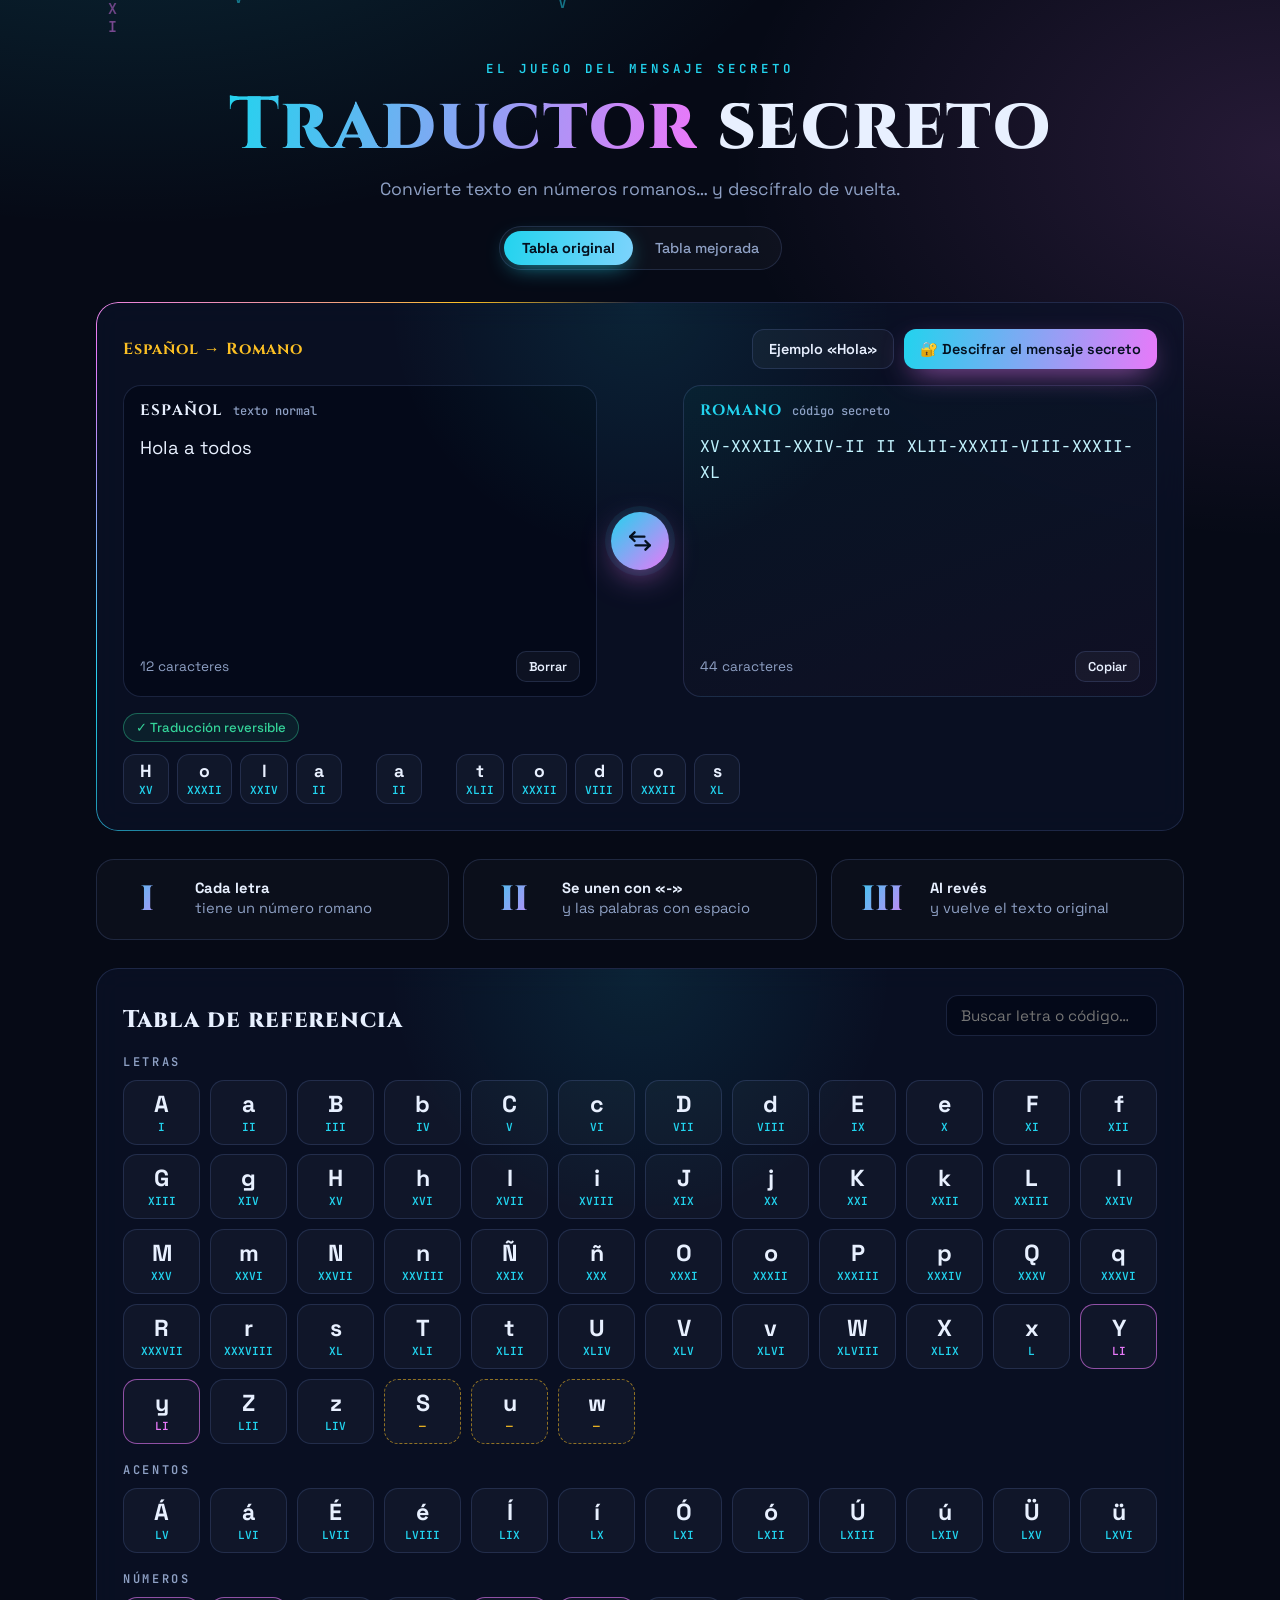
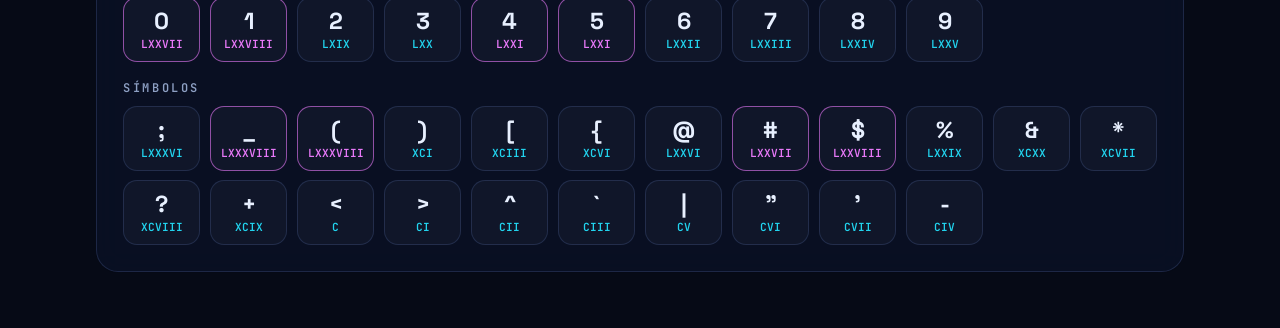
==== index.html @ 8da2b9aa "Add files via upload" ====
<!doctype html>
<html lang="es">
<head>
  <meta charset="utf-8">
  <meta name="viewport" content="width=device-width, initial-scale=1">
  <title>Traductor Secreto · Texto ⇄ Romano</title>
  <meta name="description" content="Traductor del juego del mensaje secreto: convierte texto en números romanos y descífralo de vuelta.">
  <link rel="icon" href="data:image/svg+xml,%3Csvg xmlns='http://www.w3.org/2000/svg' viewBox='0 0 100 100'%3E%3Ctext y='.9em' font-size='90'%3E%F0%9F%94%90%3C/text%3E%3C/svg%3E">
  <link rel="preconnect" href="https://fonts.googleapis.com">
  <link rel="preconnect" href="https://fonts.gstatic.com" crossorigin>
  <link href="https://fonts.googleapis.com/css2?family=Cinzel:wght@600;800&family=JetBrains+Mono:wght@400;600&family=Space+Grotesk:wght@400;500;700&display=swap" rel="stylesheet">
  <link rel="stylesheet" href="style.css">
</head>
<body>
  <canvas id="rain" aria-hidden="true"></canvas>
  <canvas id="burst" aria-hidden="true"></canvas>

  <main class="wrap">
    <header class="hero">
      <p class="eyebrow rise" style="--d:0">El juego del mensaje secreto</p>
      <h1 class="rise" style="--d:1"><span class="grad">Traductor</span> secreto</h1>
      <p class="sub rise" style="--d:2">Convierte texto en números romanos… y descífralo de vuelta.</p>
      <div class="seg rise" style="--d:3" role="group" aria-label="Tabla de codificación">
        <button type="button" data-mode="original" aria-pressed="true">Tabla original</button>
        <button type="button" data-mode="mejorada" aria-pressed="false">Tabla mejorada</button>
      </div>
    </header>

    <section class="card glow rise" style="--d:4" aria-label="Traductor">
      <div class="dirbar">
        <span class="dir" id="dirLabel">Español → Romano</span>
        <div class="actions">
          <button type="button" class="btn ghost" id="demoHola">Ejemplo «Hola»</button>
          <button type="button" class="btn primary" id="demoSecret">🔐 Descifrar el mensaje secreto</button>
        </div>
      </div>

      <div class="panels">
        <div class="panel" id="panelIn">
          <div class="panel-head"><span class="lang" id="langIn">Español</span><span class="tag" id="tagIn">texto normal</span></div>
          <label class="sr-only" for="input">Texto de entrada</label>
          <textarea id="input" spellcheck="false" autocomplete="off" placeholder="Escribe aquí…"></textarea>
          <div class="panel-foot"><span id="countIn" class="mut"></span><button type="button" class="btn ghost sm" id="clear">Borrar</button></div>
        </div>

        <button type="button" class="swap" id="swap" aria-label="Intercambiar dirección de traducción" title="Intercambiar">
          <svg viewBox="0 0 24 24" width="26" height="26" fill="none" stroke="currentColor" stroke-width="2.2" stroke-linecap="round" stroke-linejoin="round" aria-hidden="true"><path d="M7 4 3 8l4 4"/><path d="M3 8h13"/><path d="m17 20 4-4-4-4"/><path d="M21 16H8"/></svg>
        </button>

        <div class="panel out" id="panelOut">
          <div class="panel-head"><span class="lang" id="langOut">Romano</span><span class="tag" id="tagOut">código secreto</span></div>
          <div class="output" id="output" tabindex="0" role="textbox" aria-readonly="true" aria-label="Resultado" data-ph="El resultado aparecerá aquí"></div>
          <div class="panel-foot"><span id="countOut" class="mut"></span><button type="button" class="btn ghost sm" id="copy">Copiar</button></div>
        </div>
      </div>

      <div class="status" id="status"></div>
      <div class="trace" id="trace" aria-label="Traza carácter a carácter"></div>
    </section>

    <section class="how" aria-label="Cómo funciona">
      <div class="step rise" style="--d:5"><span class="num">I</span><p><b>Cada letra</b><br>tiene un número romano</p></div>
      <div class="step rise" style="--d:6"><span class="num">II</span><p><b>Se unen con «-»</b><br>y las palabras con espacio</p></div>
      <div class="step rise" style="--d:7"><span class="num">III</span><p><b>Al revés</b><br>y vuelve el texto original</p></div>
    </section>

    <section class="card ref" aria-label="Tabla de referencia">
      <div class="ref-head">
        <div>
          <h2>Tabla de referencia</h2>
        </div>
        <label class="search"><span class="sr-only">Buscar en la tabla</span><input id="search" type="search" placeholder="Buscar letra o código…" autocomplete="off"></label>
      </div>
      <div id="tiles"></div>
    </section>
  </main>

  <div class="toast" id="toast" role="status" aria-live="polite"></div>
  <noscript><p style="position:relative;z-index:2;padding:24px">Esta página necesita JavaScript para traducir.</p></noscript>

  <script src="cipher.js"></script>
  <script src="app.js"></script>
</body>
</html>
---- style.css ----
:root {
  --bg: #060a16;
  --ink: #e8f0ff;
  --mut: #8ea0c4;
  --line: rgba(140, 170, 255, .16);
  --cyan: #22d3ee;
  --mag: #e879f9;
  --gold: #fbbf24;
  --ok: #34d399;
  --glass: rgba(12, 19, 42, .66);
  --r: 22px;
  --serif: 'Cinzel', 'Trajan Pro', Georgia, serif;
  --sans: 'Space Grotesk', system-ui, 'Segoe UI', sans-serif;
  --mono: 'JetBrains Mono', ui-monospace, Consolas, monospace;
}

* { box-sizing: border-box; margin: 0; }
html { color-scheme: dark; }
body {
  min-height: 100vh;
  background:
    radial-gradient(1200px 700px at 10% -10%, rgba(34, 211, 238, .16), transparent 60%),
    radial-gradient(1000px 700px at 100% 8%, rgba(232, 121, 249, .14), transparent 55%),
    var(--bg);
  color: var(--ink);
  font: 400 16px/1.55 var(--sans);
  overflow-x: hidden;
}
#rain, #burst { position: fixed; inset: 0; width: 100%; height: 100%; pointer-events: none; }
#rain { z-index: 0; opacity: .5; }
#burst { z-index: 50; }
.wrap { position: relative; z-index: 1; max-width: 1120px; margin: 0 auto; padding: clamp(28px, 5vw, 60px) 16px 56px; }
.sr-only { position: absolute; width: 1px; height: 1px; overflow: hidden; clip: rect(0 0 0 0); white-space: nowrap; }
.mut { color: var(--mut); font-size: .85rem; }
:focus-visible { outline: 2px solid var(--cyan); outline-offset: 3px; }

/* ---------- entrada escalonada ---------- */
.rise { animation: rise .8s cubic-bezier(.2, .8, .2, 1) both; animation-delay: calc(var(--d, 0) * 90ms); }
@keyframes rise { from { opacity: 0; transform: translateY(22px); } to { opacity: 1; transform: none; } }

/* ---------- hero ---------- */
.hero { text-align: center; margin-bottom: 32px; }
.eyebrow { font: 600 .78rem var(--mono); letter-spacing: .32em; text-transform: uppercase; color: var(--cyan); }
h1 { font: 800 clamp(2.4rem, 7vw, 4.6rem)/1.05 var(--serif); margin: 10px 0 12px; letter-spacing: .02em; }
.grad {
  background: linear-gradient(100deg, var(--cyan), var(--mag), var(--gold), var(--cyan));
  background-size: 300% 100%;
  -webkit-background-clip: text; background-clip: text; color: transparent;
  animation: flow 8s linear infinite;
}
@keyframes flow { to { background-position: 300% 0; } }
.sub { color: var(--mut); font-size: 1.1rem; max-width: 520px; margin: 0 auto 22px; }

.seg { display: inline-flex; padding: 4px; gap: 4px; border: 1px solid var(--line); border-radius: 999px; background: rgba(255, 255, 255, .03); }
.seg button { font: 500 .9rem var(--sans); color: var(--mut); background: none; border: 0; padding: 8px 18px; border-radius: 999px; cursor: pointer; transition: .25s; }
.seg button:hover { color: var(--ink); }
.seg button[aria-pressed="true"] { color: #04101f; background: linear-gradient(100deg, var(--cyan), #7dd3fc); box-shadow: 0 6px 22px -6px rgba(34, 211, 238, .7); font-weight: 700; }

/* ---------- tarjetas ---------- */
.card {
  position: relative;
  background: var(--glass);
  border: 1px solid var(--line);
  border-radius: var(--r);
  -webkit-backdrop-filter: blur(14px); backdrop-filter: blur(14px);
  padding: clamp(14px, 2.5vw, 26px);
}
.card::before {
  content: ""; position: absolute; inset: 0; border-radius: inherit; pointer-events: none;
  background: radial-gradient(420px circle at var(--mx, 50%) var(--my, 0%), rgba(34, 211, 238, .10), transparent 60%);
}
@property --ang { syntax: '<angle>'; inherits: false; initial-value: 0deg; }
.glow::after {
  content: ""; position: absolute; inset: -1px; border-radius: inherit; padding: 1px; pointer-events: none;
  background: conic-gradient(from var(--ang), transparent 0 62%, var(--cyan), var(--mag), var(--gold), transparent);
  -webkit-mask: linear-gradient(#000 0 0) content-box, linear-gradient(#000 0 0);
  -webkit-mask-composite: xor; mask-composite: exclude;
  animation: spin 6s linear infinite;
}
@keyframes spin { to { --ang: 360deg; } }

.dirbar { display: flex; flex-wrap: wrap; gap: 12px; align-items: center; justify-content: space-between; margin-bottom: 16px; }
.dir { font: 700 1rem var(--serif); letter-spacing: .06em; color: var(--gold); }
.actions { display: flex; flex-wrap: wrap; gap: 10px; }

/* ---------- botones ---------- */
.btn {
  position: relative; overflow: hidden; font: 600 .9rem var(--sans); border-radius: 12px; padding: 10px 16px; cursor: pointer;
  border: 1px solid var(--line); color: var(--ink); background: rgba(255, 255, 255, .04); transition: transform .2s, border-color .2s, background .2s;
}
.btn:hover { transform: translateY(-2px); border-color: rgba(34, 211, 238, .5); background: rgba(34, 211, 238, .08); }
.btn.sm { padding: 6px 12px; font-size: .8rem; border-radius: 10px; }
.btn.primary { color: #04101f; border: 0; background: linear-gradient(100deg, var(--cyan), var(--mag)); box-shadow: 0 10px 30px -10px rgba(232, 121, 249, .8); }
.btn.primary::after { content: ""; position: absolute; inset: 0; background: linear-gradient(105deg, transparent 35%, rgba(255, 255, 255, .55) 50%, transparent 65%); transform: translateX(-120%); }
.btn.primary:hover::after { transform: translateX(120%); transition: transform .7s; }
.btn.primary:hover { background: linear-gradient(100deg, var(--cyan), var(--mag)); }

/* ---------- paneles ---------- */
.panels { display: grid; grid-template-columns: 1fr auto 1fr; gap: 14px; align-items: stretch; }
.panel {
  display: flex; flex-direction: column; gap: 10px; min-width: 0;
  background: rgba(4, 8, 20, .6); border: 1px solid var(--line); border-radius: 18px; padding: 14px 16px;
  transition: border-color .25s, box-shadow .25s;
}
.panel:focus-within { border-color: rgba(34, 211, 238, .55); box-shadow: 0 0 0 4px rgba(34, 211, 238, .08), 0 18px 50px -20px rgba(34, 211, 238, .45); }
.panel.out { background: linear-gradient(160deg, rgba(34, 211, 238, .06), rgba(232, 121, 249, .05)), rgba(4, 8, 20, .6); }
.panel-head { display: flex; align-items: baseline; gap: 10px; }
.lang { font: 700 .95rem var(--serif); letter-spacing: .08em; text-transform: uppercase; }
.tag { font: 500 .75rem var(--mono); color: var(--mut); }
.panel-foot { display: flex; align-items: center; justify-content: space-between; gap: 8px; min-height: 30px; }

textarea, .output {
  flex: 1; min-height: 210px; width: 100%; font-size: 1.15rem; line-height: 1.6; color: var(--ink);
  background: none; border: 0; outline: 0; resize: none; padding: 2px 0; font-family: var(--sans);
}
.output { white-space: pre-wrap; word-break: break-word; overflow-wrap: anywhere; }
.output:empty::before { content: attr(data-ph); color: var(--mut); opacity: .6; }
textarea::placeholder { color: var(--mut); opacity: .6; }
.is-code textarea, .is-code .output { font-family: var(--mono); font-size: 1.02rem; letter-spacing: .02em; color: #c4f4ff; }
.is-code .lang { color: var(--cyan); }

/* ---------- botón intercambiar ---------- */
.swap {
  --rot: 0deg; align-self: center; width: 58px; height: 58px; border-radius: 50%; border: 0; cursor: pointer; color: #04101f;
  display: grid; place-items: center;
  background: linear-gradient(135deg, var(--cyan), var(--mag));
  box-shadow: 0 10px 34px -8px rgba(232, 121, 249, .7), 0 0 0 6px rgba(34, 211, 238, .08);
  transform: rotate(calc(var(--base, 0deg) + var(--rot)));
  transition: transform .6s cubic-bezier(.3, 1.4, .5, 1), box-shadow .3s;
}
.swap:hover { box-shadow: 0 14px 40px -6px rgba(34, 211, 238, .8), 0 0 0 8px rgba(232, 121, 249, .12); }
.swap:active { filter: brightness(1.15); }

/* ---------- estado y traza ---------- */
.status { display: flex; flex-wrap: wrap; gap: 8px; margin: 16px 0 4px; min-height: 8px; }
.pill { display: inline-flex; align-items: center; gap: 8px; padding: 5px 12px; border-radius: 999px; border: 1px solid; font: 500 .82rem var(--sans); animation: rise .4s both; }
.pill.warn { color: var(--gold); border-color: rgba(251, 191, 36, .4); background: rgba(251, 191, 36, .08); }
.pill.dup { color: var(--mag); border-color: rgba(232, 121, 249, .4); background: rgba(232, 121, 249, .08); }
.pill.info { color: var(--cyan); border-color: rgba(34, 211, 238, .4); background: rgba(34, 211, 238, .08); }
.pill.ok { color: var(--ok); border-color: rgba(52, 211, 153, .4); background: rgba(52, 211, 153, .08); }
.pill b { font-family: var(--mono); }
button.pill { cursor: pointer; font-family: var(--sans); }
button.pill:hover { filter: brightness(1.3); }

.trace { display: flex; flex-wrap: wrap; gap: 8px; margin-top: 12px; }
.chip {
  display: grid; place-items: center; gap: 1px; min-width: 46px; padding: 6px 9px; border-radius: 12px;
  border: 1px solid var(--line); background: rgba(255, 255, 255, .035);
  animation: pop .4s cubic-bezier(.3, 1.5, .5, 1) both; animation-delay: calc(var(--i) * 16ms);
}
.chip b { font: 700 1.1rem var(--sans); line-height: 1.2; } /* sans: Cinzel no distingue mayúsculas de minúsculas */
.chip i { font: 600 .7rem var(--mono); font-style: normal; color: var(--cyan); }
.chip.none { border-style: dashed; border-color: rgba(251, 191, 36, .55); }
.chip.none i { color: var(--gold); }
.chip.dup { border-color: rgba(232, 121, 249, .6); }
.chip.dup i { color: var(--mag); }
.chip.gap { min-width: 10px; border: 0; background: none; }
.chip.more { color: var(--mut); border-style: dotted; font-size: .8rem; }
@keyframes pop { from { opacity: 0; transform: translateY(10px) scale(.6); } to { opacity: 1; transform: none; } }

/* ---------- cómo funciona ---------- */
.how { display: grid; grid-template-columns: repeat(3, 1fr); gap: 14px; margin: 28px 0; }
.step { display: flex; align-items: center; gap: 16px; padding: 16px 18px; border: 1px solid var(--line); border-radius: 18px; background: rgba(255, 255, 255, .025); }
.step .num { font: 800 2.2rem var(--serif); min-width: 64px; text-align: center; background: linear-gradient(120deg, var(--cyan), var(--mag)); -webkit-background-clip: text; background-clip: text; color: transparent; }
.step p { color: var(--mut); font-size: .92rem; line-height: 1.35; }
.step b { color: var(--ink); }

/* ---------- tabla de referencia ---------- */
.ref-head { display: flex; flex-wrap: wrap; gap: 14px; align-items: end; justify-content: space-between; margin-bottom: 18px; }
.ref h2 { font: 800 1.5rem var(--serif); letter-spacing: .04em; }
.search input { font: 400 .95rem var(--sans); color: var(--ink); background: rgba(4, 8, 20, .6); border: 1px solid var(--line); border-radius: 12px; padding: 10px 14px; width: min(100%, 260px); outline: 0; }
.search input:focus { border-color: var(--cyan); }
.group { margin-top: 18px; }
.group h3 { font: 600 .75rem var(--mono); letter-spacing: .22em; text-transform: uppercase; color: var(--mut); margin-bottom: 10px; }
.tiles { display: grid; grid-template-columns: repeat(auto-fill, minmax(76px, 1fr)); gap: 10px; }
.tile {
  display: grid; place-items: center; gap: 1px; padding: 10px 4px; border-radius: 14px; cursor: pointer; color: var(--ink);
  border: 1px solid var(--line); background: rgba(255, 255, 255, .03);
  animation: pop .45s cubic-bezier(.3, 1.4, .5, 1) both; animation-delay: calc(var(--i) * 7ms);
  transition: transform .2s, border-color .2s, box-shadow .2s;
}
.tile:hover { transform: translateY(-4px) scale(1.05); border-color: var(--cyan); box-shadow: 0 12px 26px -10px rgba(34, 211, 238, .6); }
.tile .ch { font: 700 1.45rem var(--sans); line-height: 1.2; }
.tile .cd { font: 600 .7rem var(--mono); color: var(--cyan); }
.tile.none { border-style: dashed; border-color: rgba(251, 191, 36, .55); }
.tile.none .cd { color: var(--gold); }
.tile.dup { border-color: rgba(232, 121, 249, .6); }
.tile.dup .cd { color: var(--mag); }
.empty { color: var(--mut); padding: 18px 0; }

.toast {
  position: fixed; left: 50%; bottom: 26px; z-index: 60; transform: translate(-50%, 30px); opacity: 0; pointer-events: none;
  background: rgba(10, 18, 40, .95); border: 1px solid rgba(34, 211, 238, .5); color: var(--ink); padding: 10px 18px; border-radius: 999px;
  font: 500 .9rem var(--sans); transition: .35s cubic-bezier(.3, 1.4, .5, 1);
}
.toast.show { opacity: 1; transform: translate(-50%, 0); }

/* ---------- móvil ---------- */
@media (max-width: 820px) {
  .panels { grid-template-columns: 1fr; }
  .swap { --base: 90deg; justify-self: center; width: 52px; height: 52px; }
  textarea, .output { min-height: 150px; }
  .how { grid-template-columns: 1fr; margin: 20px 0; }
  .actions { width: 100%; }
  .actions .btn { flex: 1 1 auto; }
}

@media (prefers-reduced-motion: reduce) {
  *, *::before, *::after { animation: none !important; transition: none !important; }
}
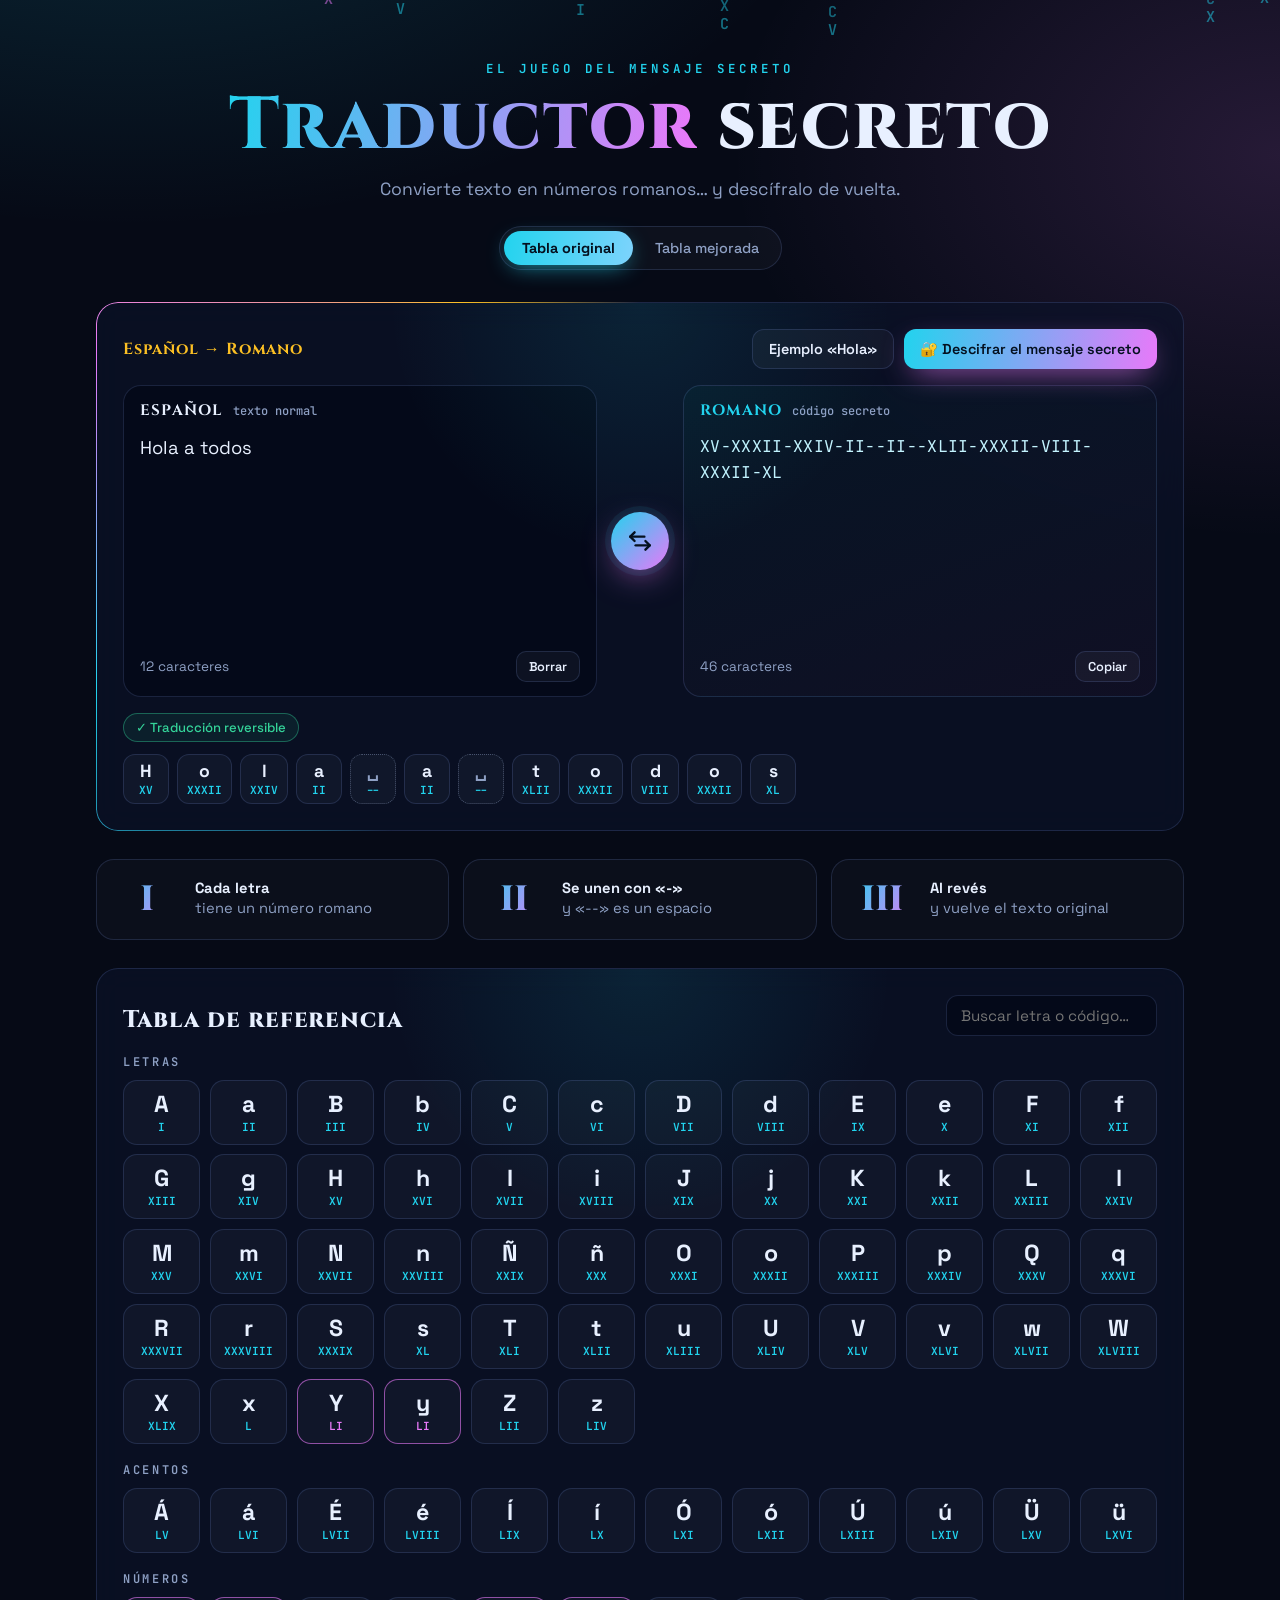
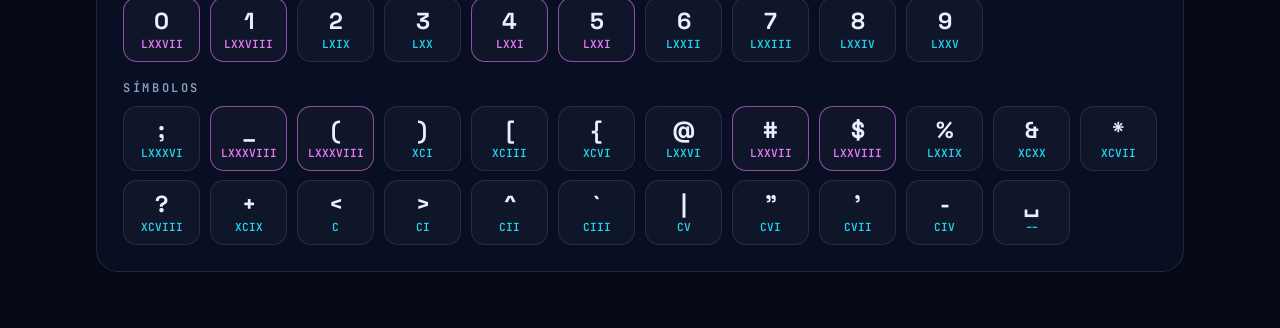
==== commit abf9619d: "Doble guion como espacio; S, u y w en la tabla" ====
--- a/index.html
+++ b/index.html
@@ -60,7 +60,7 @@
 
     <section class="how" aria-label="Cómo funciona">
       <div class="step rise" style="--d:5"><span class="num">I</span><p><b>Cada letra</b><br>tiene un número romano</p></div>
-      <div class="step rise" style="--d:6"><span class="num">II</span><p><b>Se unen con «-»</b><br>y las palabras con espacio</p></div>
+      <div class="step rise" style="--d:6"><span class="num">II</span><p><b>Se unen con «-»</b><br>y «--» es un espacio</p></div>
       <div class="step rise" style="--d:7"><span class="num">III</span><p><b>Al revés</b><br>y vuelve el texto original</p></div>
     </section>
 
--- a/style.css
+++ b/style.css
@@ -155,6 +155,8 @@
 .chip.dup { border-color: rgba(232, 121, 249, .6); }
 .chip.dup i { color: var(--mag); }
 .chip.gap { min-width: 10px; border: 0; background: none; }
+.chip.sp { border-style: dotted; border-color: rgba(142, 160, 196, .45); }
+.chip.sp b { color: var(--mut); }
 .chip.more { color: var(--mut); border-style: dotted; font-size: .8rem; }
 @keyframes pop { from { opacity: 0; transform: translateY(10px) scale(.6); } to { opacity: 1; transform: none; } }
 
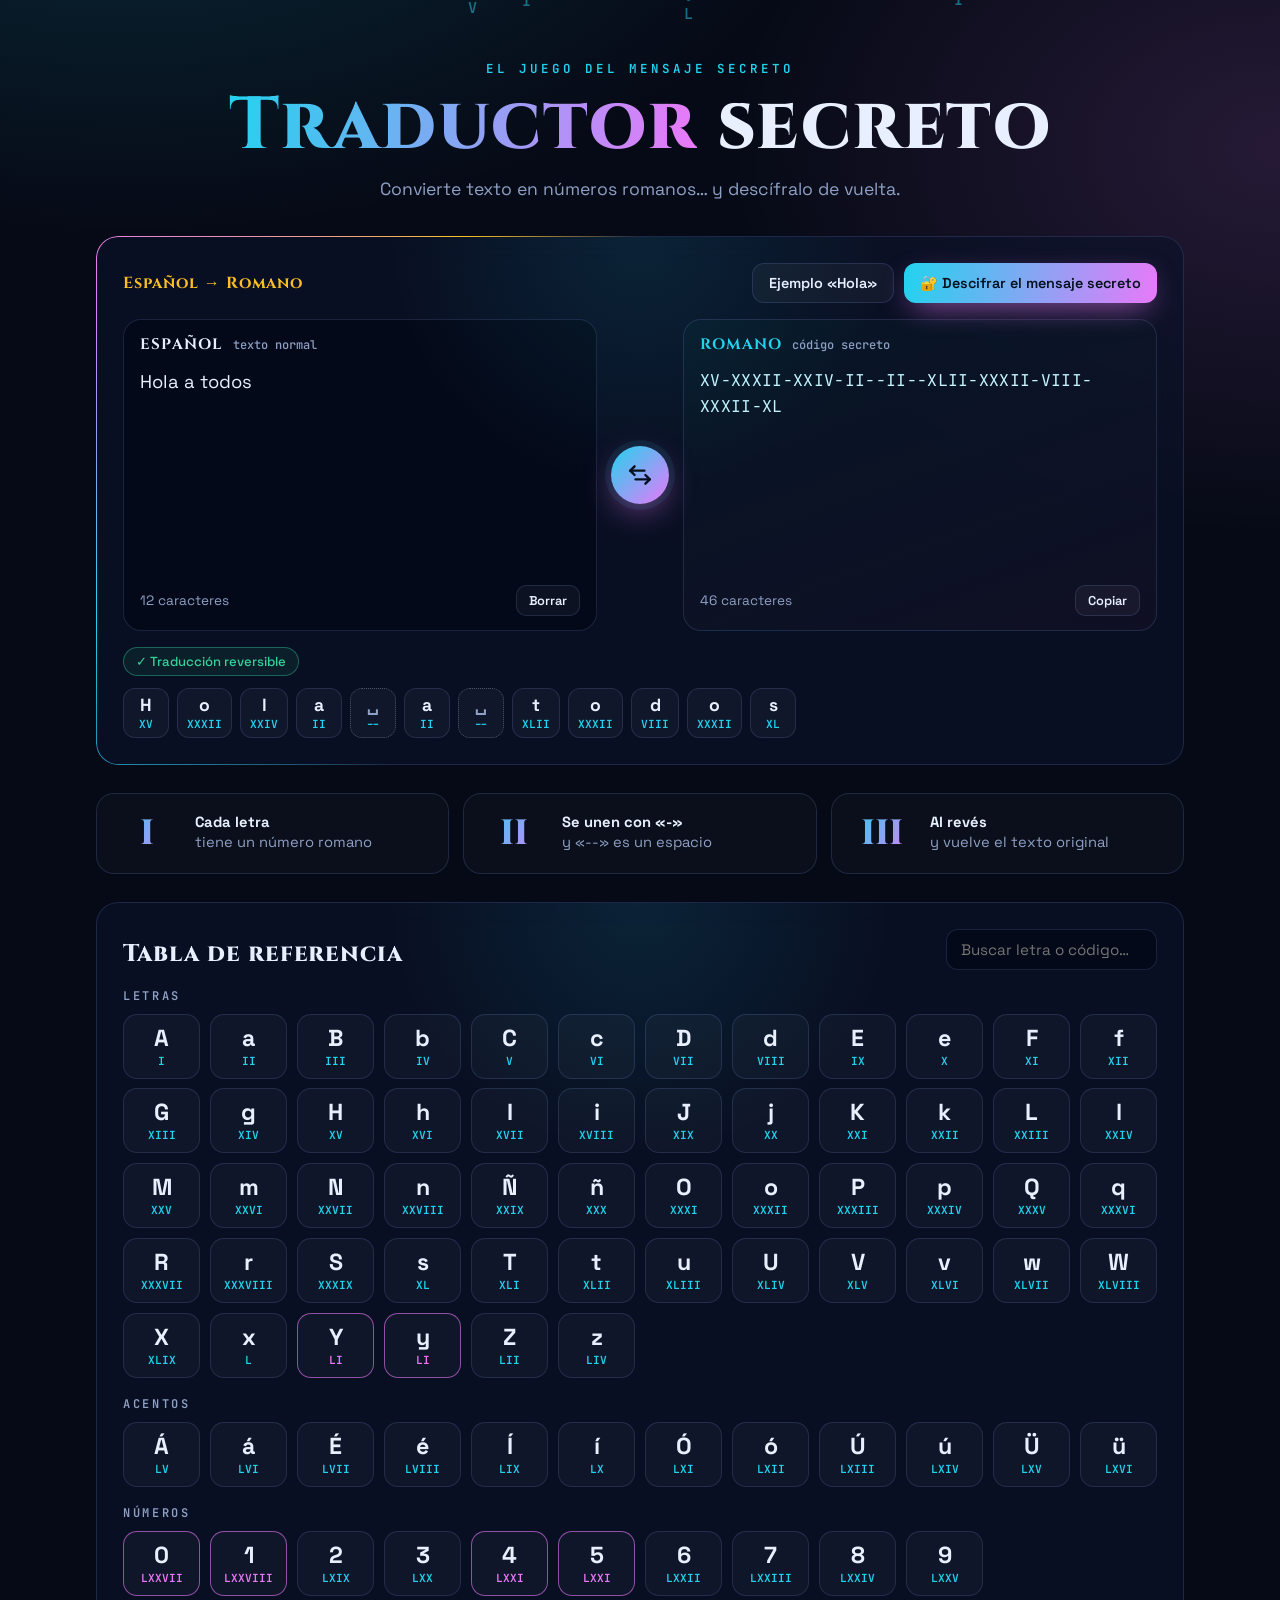
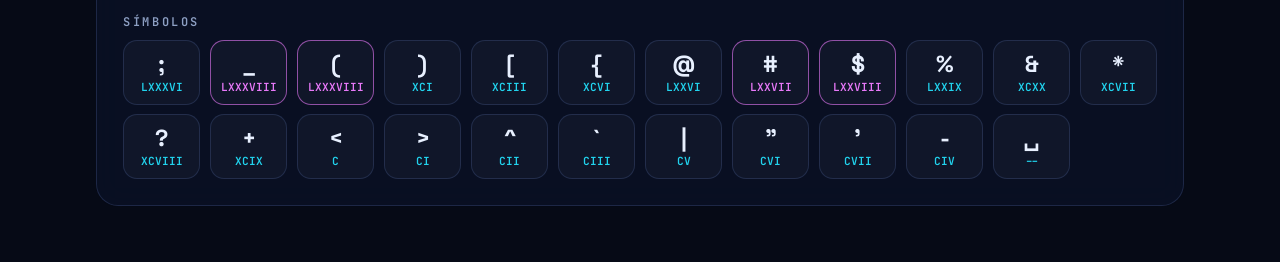
==== commit da728675: "Quitar el selector de tabla: una sola tabla" ====
--- a/index.html
+++ b/index.html
@@ -20,10 +20,6 @@
       <p class="eyebrow rise" style="--d:0">El juego del mensaje secreto</p>
       <h1 class="rise" style="--d:1"><span class="grad">Traductor</span> secreto</h1>
       <p class="sub rise" style="--d:2">Convierte texto en números romanos… y descífralo de vuelta.</p>
-      <div class="seg rise" style="--d:3" role="group" aria-label="Tabla de codificación">
-        <button type="button" data-mode="original" aria-pressed="true">Tabla original</button>
-        <button type="button" data-mode="mejorada" aria-pressed="false">Tabla mejorada</button>
-      </div>
     </header>
 
     <section class="card glow rise" style="--d:4" aria-label="Traductor">
--- a/style.css
+++ b/style.css
@@ -51,10 +51,6 @@
 @keyframes flow { to { background-position: 300% 0; } }
 .sub { color: var(--mut); font-size: 1.1rem; max-width: 520px; margin: 0 auto 22px; }
 
-.seg { display: inline-flex; padding: 4px; gap: 4px; border: 1px solid var(--line); border-radius: 999px; background: rgba(255, 255, 255, .03); }
-.seg button { font: 500 .9rem var(--sans); color: var(--mut); background: none; border: 0; padding: 8px 18px; border-radius: 999px; cursor: pointer; transition: .25s; }
-.seg button:hover { color: var(--ink); }
-.seg button[aria-pressed="true"] { color: #04101f; background: linear-gradient(100deg, var(--cyan), #7dd3fc); box-shadow: 0 6px 22px -6px rgba(34, 211, 238, .7); font-weight: 700; }
 
 /* ---------- tarjetas ---------- */
 .card {
